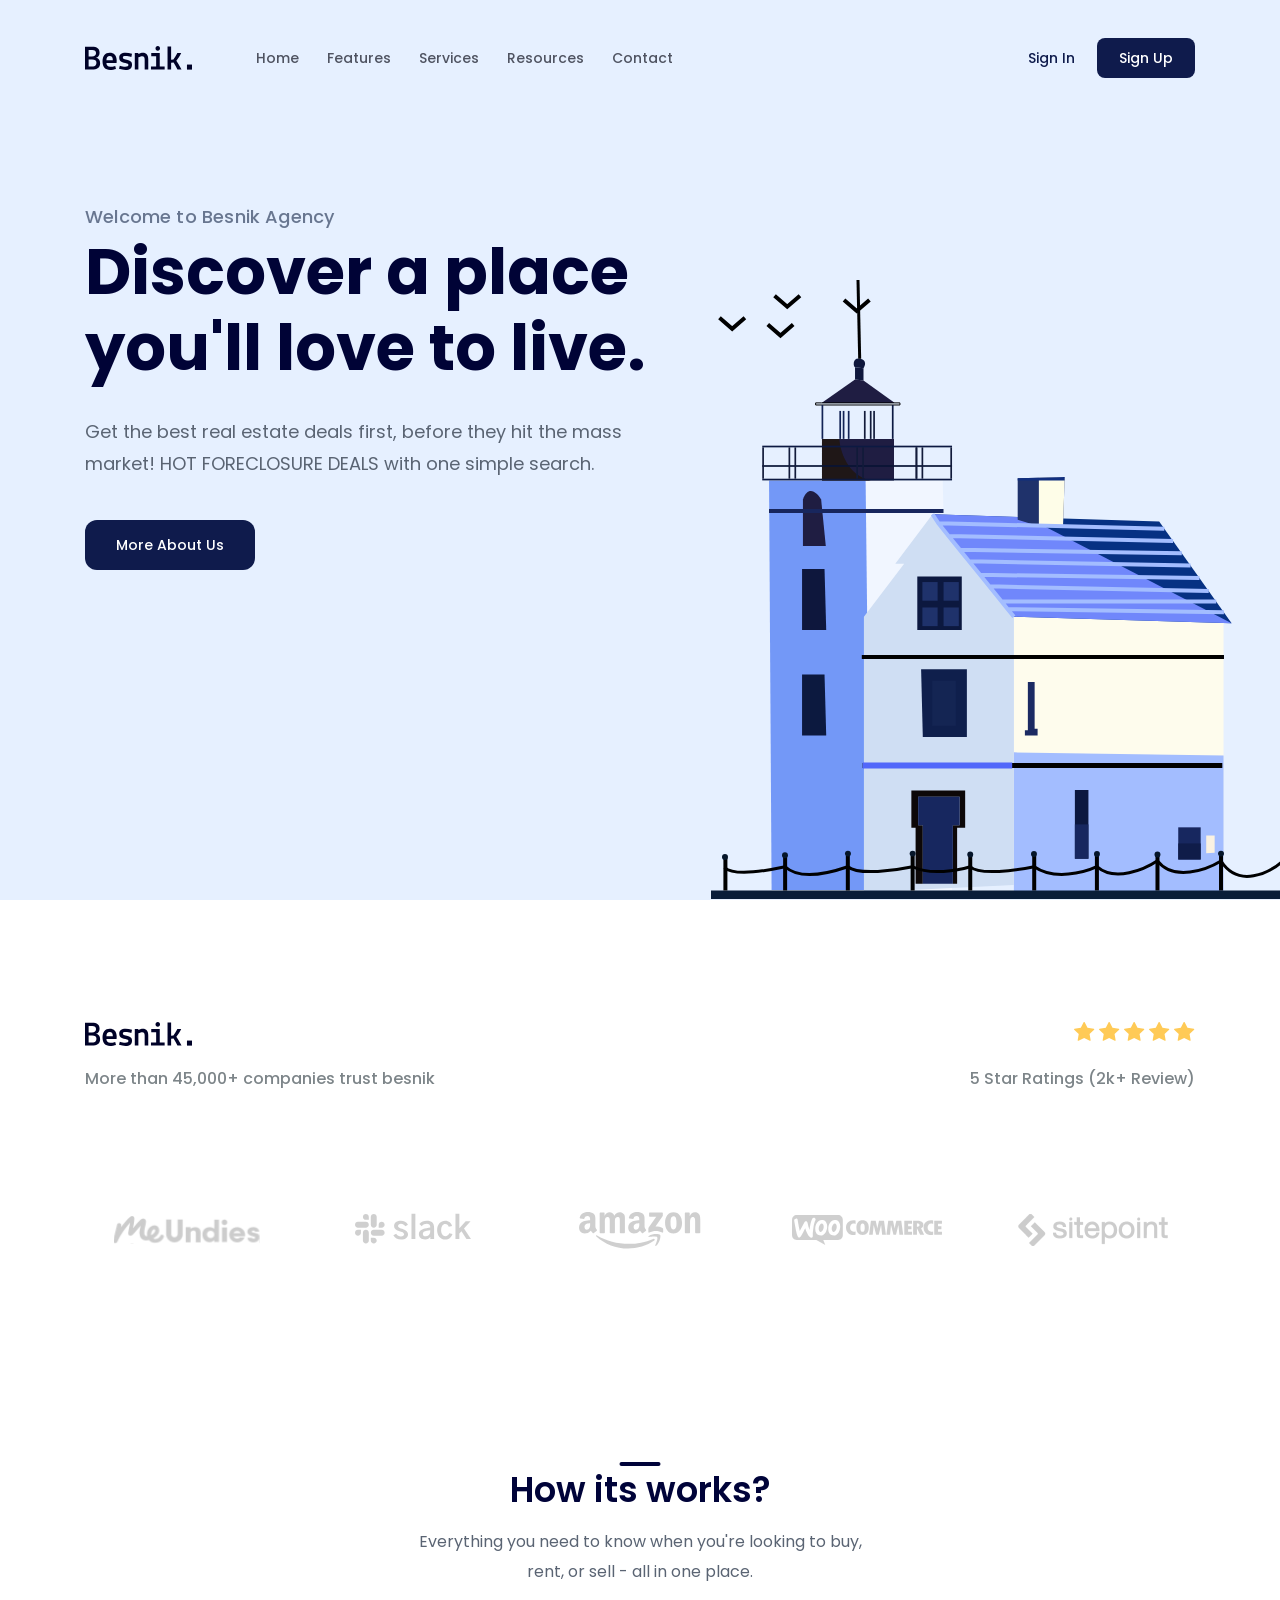
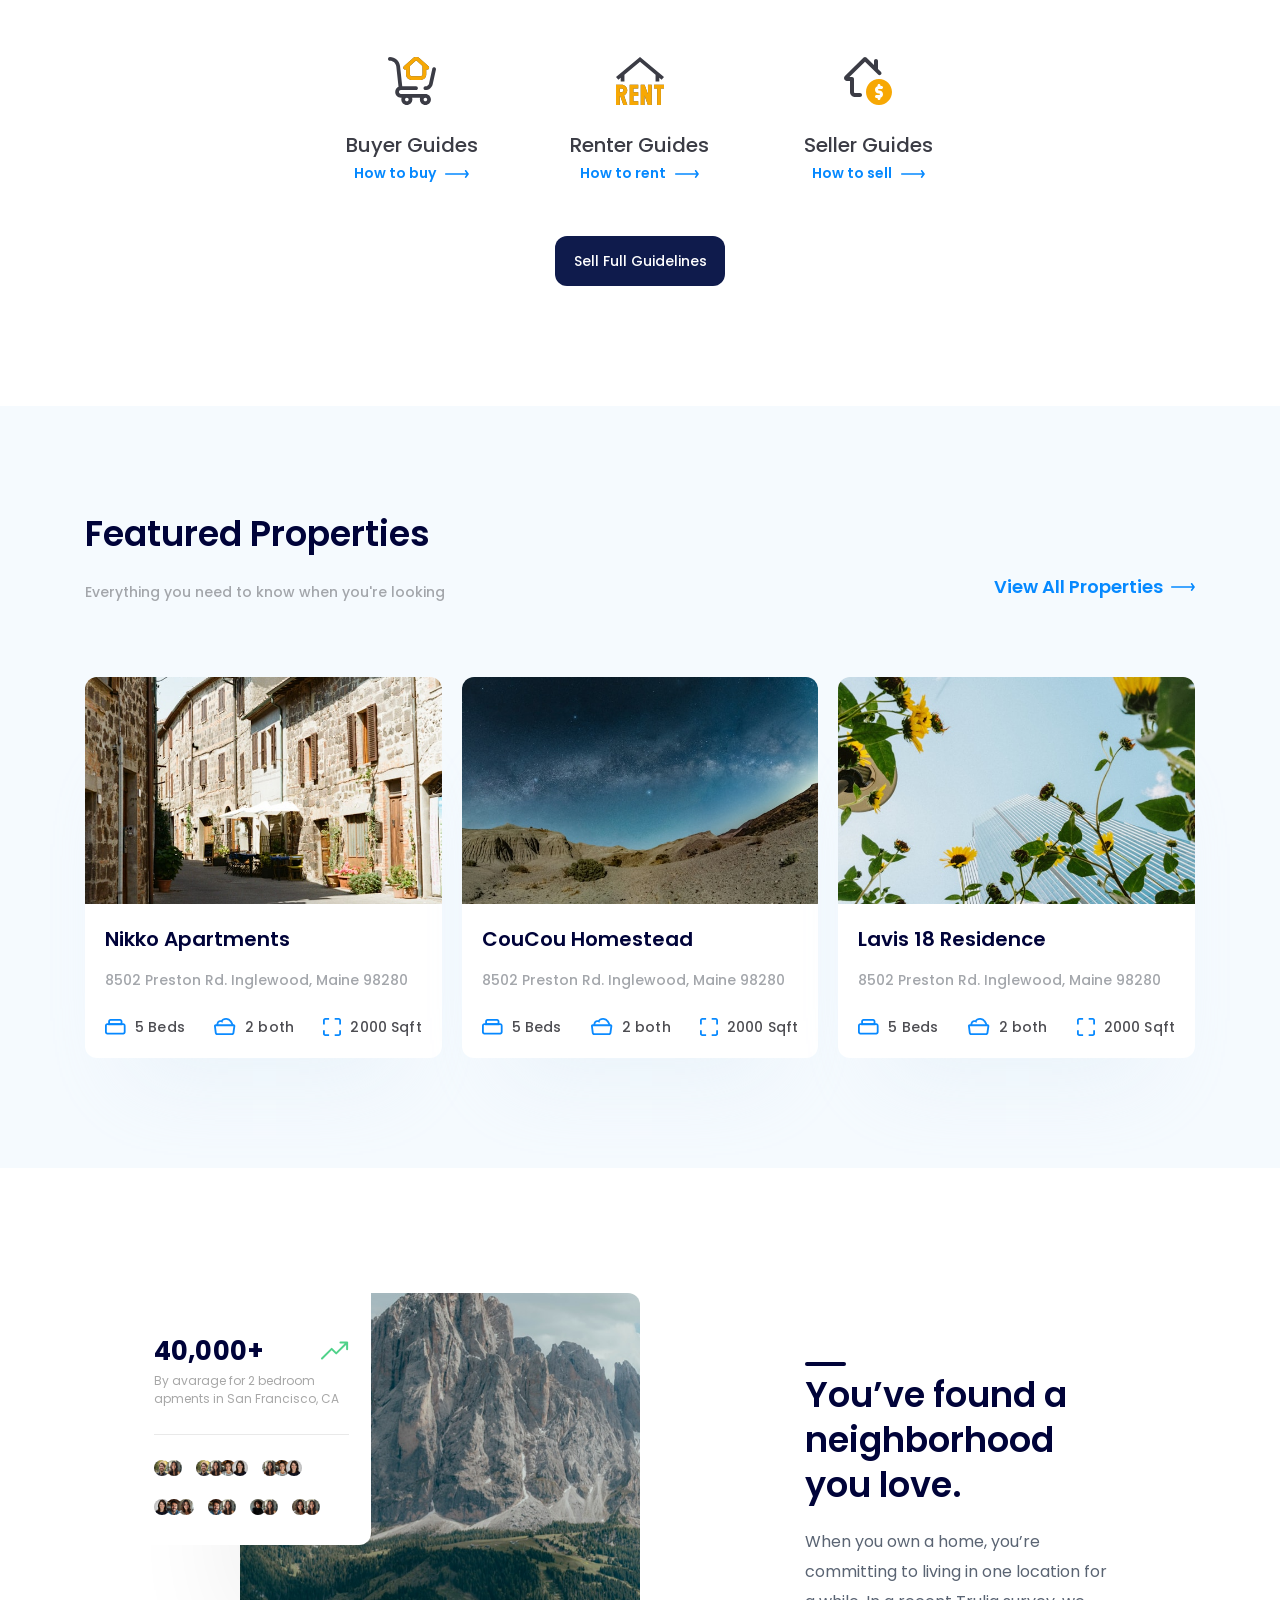
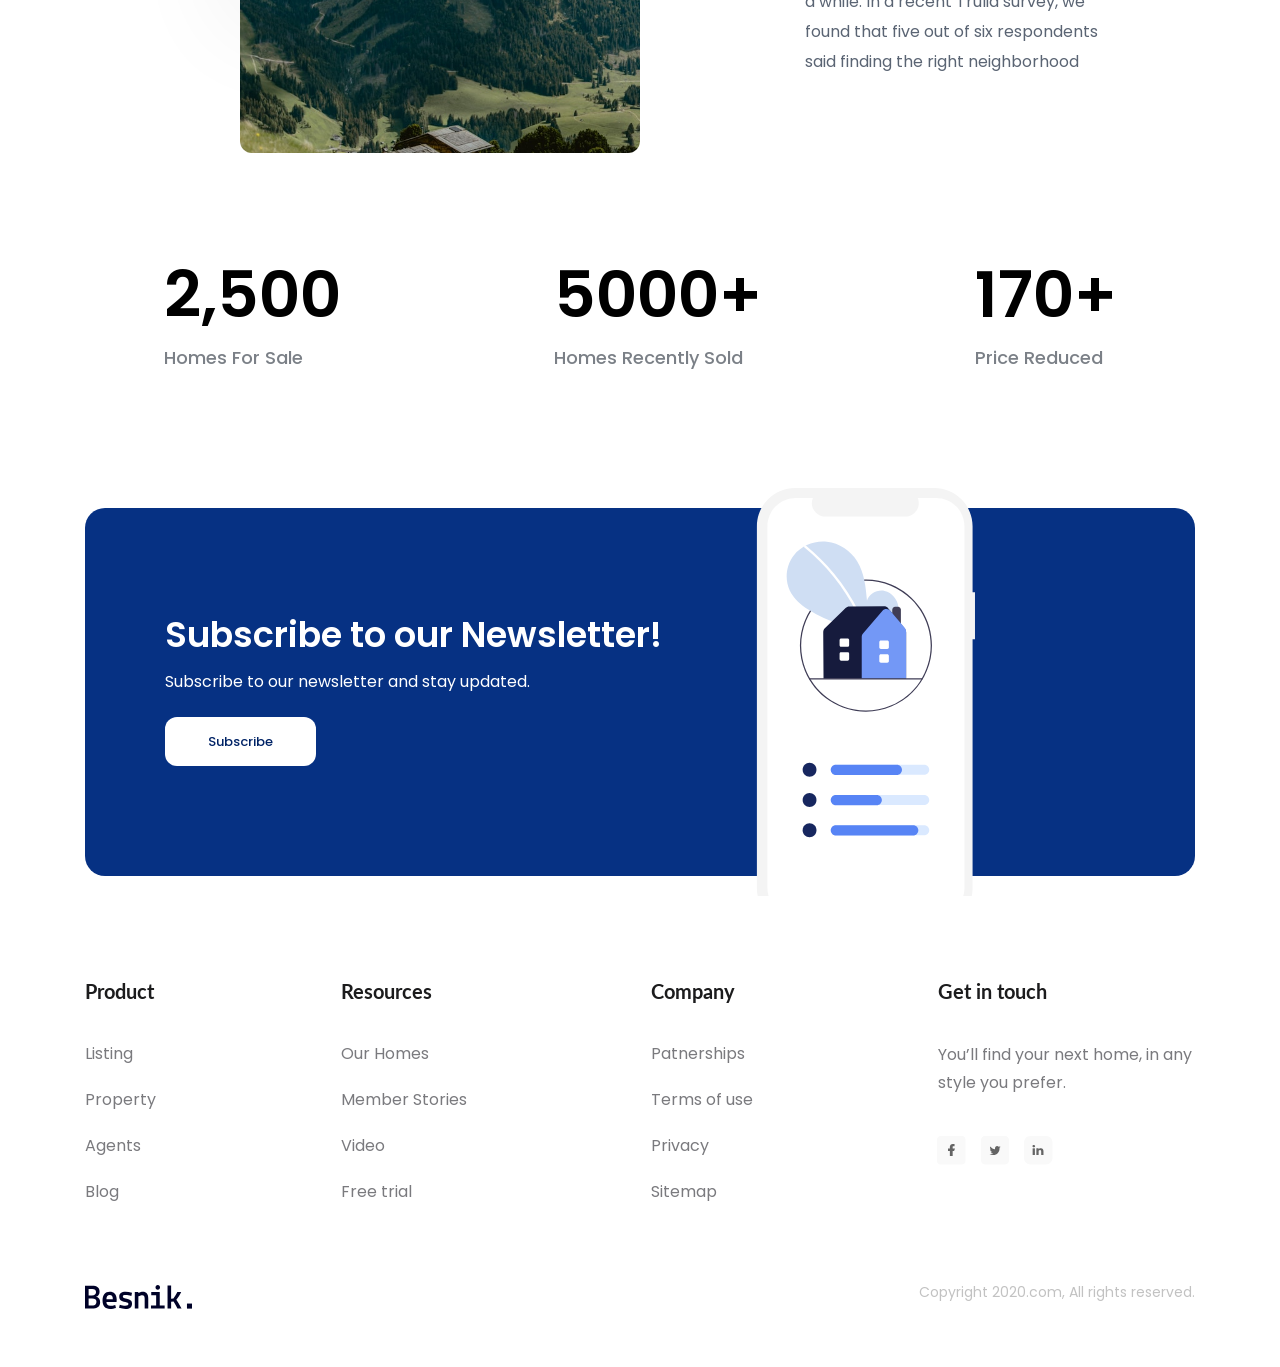
==== index.html @ b954a30c "first commit" ====
<!doctype html>
<html lang="en">
    <head>
        <meta charset="UTF-8" />
        <meta name="viewport" content="width=device-width, initial-scale=1.0" />
        <title>F8 Project 01</title>
        <link rel="stylesheet" href="./assets/csss/reset.css" />
        <link rel="stylesheet" href="./assets/csss/styles.css" />
        <link rel="preconnect" href="https://fonts.googleapis.com" />
        <link rel="preconnect" href="https://fonts.gstatic.com" crossorigin />
        <link
            href="https://fonts.googleapis.com/css2?family=Inter:ital,opsz,wght@0,14..32,100..900;1,14..32,100..900&family=Montserrat:ital,wght@0,100..900;1,100..900&family=Poppins:ital,wght@0,100;0,200;0,300;0,400;0,500;0,600;0,700;0,800;0,900;1,100;1,200;1,300;1,400;1,500;1,600;1,700;1,800;1,900&display=swap"
            rel="stylesheet"
        />
        <link
  href="https://fonts.googleapis.com/css2?family=Lato:wght@300;400;500;600;700;900&display=swap"
  rel="stylesheet"
/>
    </head>
    <body>
        <main >
            <!-- Header -->
            <header class="header">
                <div class="content">
                    <nav class="nav-bar">
                        <!-- logo -->
                        <img src="./assets/img/besnik.svg" alt="Besnik." />

                        <!-- Navigation -->
                        <ul>
                            <li><a href="">Home</a></li>
                            <li><a href="">Features</a></li>
                            <li><a href="">Services</a></li>
                            <li><a href="">Resources</a></li>
                            <li><a href="">Contact</a></li>
                        </ul>
                        <!-- Action -->
                        <div class="action">
                            <a href="#!" class="action-link">Sign In</a>
                            <a href="#!" class="btn action-btn">Sign Up</a>
                        </div>
                    </nav>
                    <div class="hero">
                        <div class="info">
                            <p class="sub-title">Welcome to Besnik Agency</p>
                            <h1 class="title">
                                Discover a place you'll love to live.
                            </h1>
                            <p class="desc">
                                Get the best real estate deals first, before
                                they hit the mass market! HOT FORECLOSURE DEALS
                                with one simple search.
                            </p>
                            <a href="#!" class="btn hero-cta">More About Us</a>
                        </div>
                        <img
                            src="./assets/img/hero-img.svg"
                            alt="Discover a place you'll love to live."
                            class="hero-img"
                        />
                    </div>
                </div>
            </header>
            <!-- ------------------Clients--------------- -->
            <div class="clients">
                <div class="content">
                    <div class="row">
                        <img src="./assets/img/besnik.svg" alt="Besnik" />
                        <div class="starts">
                            <img src="./assets/img/Star.svg" alt="star" />
                            <img src="./assets/img/Star.svg" alt="star" />
                            <img src="./assets/img/Star.svg" alt="star" />
                            <img src="./assets/img/Star.svg" alt="star" />
                            <img src="./assets/img/Star.svg" alt="star" />
                        </div>
                    </div>
                    <div class="row row-desc">
                        <p class="desc">
                            More than 45,000+ companies trust besnik
                        </p>
                        <p class="desc">5 Star Ratings (2k+ Review)</p>
                    </div>
                    <div class="images">
                        <div class="images-item">
                            <img src="./assets/img/client-1.svg" alt="" />
                        </div>
                        <div class="images-item">
                            <img src="./assets/img/client-2.svg" alt="" />
                        </div>
                        <div class="images-item">
                            <img src="./assets/img/client-3.svg" alt="" />
                        </div>
                        <div class="images-item">
                            <img src="./assets/img/client-4.svg" alt="" />
                        </div>
                        <div class="images-item">
                            <img src="./assets/img/client-5.svg" alt="" />
                        </div>
                    </div>
                </div>
            </div>

            <!----------- Guides-------- -->
            <div class="guides">
                <div class="content">
                    <h2 class="sub-title">How its works?</h2>
                    <p class="desc">
                        Everything you need to know when you're looking to buy,
                        rent, or sell - all in one place.
                    </p>
                </div>
                <!------- List guides ------->
                <div class="list-guides">
                    <div class="guides-item">
                        <img
                            src="./assets/img/guide_icon_1.svg"
                            alt="Buyer Guides"
                            class="icon"
                        />
                        <h3 class="title">Buyer Guides</h3>
                        <a href="#!" class="link"
                            ><span>How to buy</span>
                            <img
                                src="./assets/img/arrow.svg"
                                alt="arrow"
                                class="arrow"
                        /></a>
                    </div>
                    <div class="guides-item">
                        <img
                            src="./assets/img/guide_icon_2.svg"
                            alt="Buyer Guides"
                            class="icon"
                        />
                        <h3 class="title">Renter Guides</h3>
                        <a href="#!" class="link"
                            ><span>How to rent</span>
                            <img
                                src="./assets/img/arrow.svg"
                                alt="arrow"
                                class="arrow"
                        /></a>
                    </div>
                    <div class="guides-item">
                        <img
                            src="./assets/img/guide_icon_3.svg"
                            alt="Buyer Guides"
                            class="icon"
                        />
                        <h3 class="title">Seller Guides</h3>
                        <a href="#!" class="link">
                            <span>How to sell</span>
                            <img
                                src="./assets/img/arrow.svg"
                                alt="arrow"
                                class="arrow"
                            />
                        </a>
                    </div>
                </div>
                <div class="guide-cta">
                    <a href="#!" class="btn">Sell Full Guidelines </a>
                </div>
                <!-- ---------Feature----------- -->
            </div>

            <!----------- Features-------- -->
            <div class="features">
                <div class="content">
                    <header>
                        <h2 class="sub-title">Featured Properties</h2>
                        <div class="row">
                            <p class="desc">
                                Everything you need to know when you're looking
                            </p>
                            <a href="" class="link"
                                ><span>View All Properties</span>
                                <img
                                    src="./assets/img/arrow.svg"
                                    alt=""
                                    class="arrow"
                            /></a>
                        </div>
                    </header>
                    <div class="list">
                        <div class="item">
                            <a href="#!"><img src="./assets/img/feature_1.jpg" alt="" class="thumb"></img>
                            </a>
                            <div class="body">
                                <h3 class="title"><a href="#!">Nikko Apartments</a></h3>
                                <p class="desc">8502 Preston Rd. Inglewood, Maine 98280</p>
                                <div class="info">
                                    <div class="info-item">
                                    <img src="./assets/img/bed.svg" alt="" class="icon">
                                    <span class="label">5 Beds</span>
                                </div>
                                <div class="info-item">
                                    <img src="./assets/img/both.svg" alt="" class="icon">
                                    <span class="label">2 both</span>
                                </div>
                                <div class="info-item">
                                    <img src="./assets/img/sqft.svg" alt="" class="icon">
                                    <span class="label">2000 Sqft</span>
                                </div>
                                </div>
                                
                            </div>
                        </div>
                         <div class="item">
                            <a href="#!"><img src="./assets/img/feature_2.jpg" alt="" class="thumb"></img>
                            </a>
                            <div class="body">
                                <h3 class="title"><a href="#!">CouCou Homestead</a></h3>
                                <p class="desc">8502 Preston Rd. Inglewood, Maine 98280</p>
                                <div class="info">
                                    <div class="info-item">
                                    <img src="./assets/img/bed.svg" alt="" class="icon">
                                    <span class="label">5 Beds</span>
                                </div>
                                <div class="info-item">
                                    <img src="./assets/img/both.svg" alt="" class="icon">
                                    <span class="label">2 both</span>
                                </div>
                                <div class="info-item">
                                    <img src="./assets/img/sqft.svg" alt="" class="icon">
                                    <span class="label">2000 Sqft</span>
                                </div>
                                </div>
                                
                            </div>
                        </div>
                         <div class="item">
                            <a href="#!"><img src="./assets/img/feature_3.jpg" alt="" class="thumb"></img>
                            </a>
                            <div class="body">
                                <h3 class="title"><a href="#!" class="line-clamp ">Lavis 18 Residence</a></h3>
                                <p class="desc line-clamp " style="--line-clamp:3">8502 Preston Rd. Inglewood, Maine 98280</p>
                                <div class="info">
                                    <div class="info-item">
                                    <img src="./assets/img/bed.svg" alt="" class="icon">
                                    <span class="label">5 Beds</span>
                                </div>
                                <div class="info-item">
                                    <img src="./assets/img/both.svg" alt="" class="icon">
                                    <span class="label">2 both</span>
                                </div>
                                <div class="info-item">
                                    <img src="./assets/img/sqft.svg" alt="" class="icon">
                                    <span class="label">2000 Sqft</span>
                                </div>
                                </div>
                                
                            </div>
                        </div>
                    </div>
                </div>
            </div>
            
            <!----------- Stats-------- -->
            <div class="stats">
                <div class="content">
                    <div class="row">
                        <div class="img-block">
                            <img src="./assets/img/stats.jpg" alt="" class="image">

                            <!-- Trends -->
                             <div class="trends">
                                <div class="row">
                                    <strong class="value">40,000+</strong>
                                    <img src="./assets/img/arrow-trend-up.svg" alt="trends" class="icon">
                                </div>
                                <p class="desc">By avarage for 2 bedroom apments in San Francisco, CA</p>
                                <div class="seperate"></div>
                                <div class="avatar">
                                    <div class="avatar-item">
                                        <img src="./assets/img/avatar-1.jpg" alt="" class="avatar-images">
                                         <img src="./assets/img/avatar-2.jpg" alt="" class="avatar-images">
                                    </div>
                                    <div class="avatar-item">
                                        <img src="./assets/img/avatar-1.jpg" alt="" class="avatar-images">
                                         <img src="./assets/img/avatar-2.jpg" alt="" class="avatar-images">
                                         <img src="./assets/img/avatar-3.jpg" alt="" class="avatar-images">
                                         <img src="./assets/img/avatar-4.jpg" alt="" class="avatar-images">
                                    </div>
                                      <div class="avatar-item">
                                         <img src="./assets/img/avatar-2.jpg" alt="" class="avatar-images">
                                         <img src="./assets/img/avatar-3.jpg" alt="" class="avatar-images">
                                         <img src="./assets/img/avatar-4.jpg" alt="" class="avatar-images">
                                    </div>
                                    <div class="avatar-item">
                                        <img src="./assets/img/avatar-4.jpg" alt="" class="avatar-images">
                                         <img src="./assets/img/avatar-5.jpg" alt="" class="avatar-images">
                                         <img src="./assets/img/avatar-7.jpg" alt="" class="avatar-images">
                                    </div>
                                    <div class="avatar-item">
                                        <img src="./assets/img/avatar-5.jpg" alt="" class="avatar-images">
                                         <img src="./assets/img/avatar-2.jpg" alt="" class="avatar-images">
                                    </div>
                                    <div class="avatar-item">
                                        <img src="./assets/img/avatar-6.jpg" alt="" class="avatar-images">
                                         <img src="./assets/img/avatar-2.jpg" alt="" class="avatar-images">
                                    </div>
                                    <div class="avatar-item">
                                        <img src="./assets/img/avatar-7.jpg" alt="" class="avatar-images">
                                         <img src="./assets/img/avatar-2.jpg" alt="" class="avatar-images">
                                    </div>
                                </div>
                             </div>
                        </div>
                        <div class="info">
                            <h3 class="sub-title">You’ve found a neighborhood you love.</h3>
                            <p class="row-desc">When you own a home, you’re committing to living in one location for a while. In a recent Trulia survey, we found that five out of six respondents said finding the right neighborhood </p>
                        </div>
                    </div>

                    <!-- Stats Number....... -->

                <div class="stats-end">
                    <div class="stats-number">
                        <strong class="number">2,500</strong>
                        <p class="desc">Homes For Sale</p>
                    </div>
                    <div class="stats-number">
                        <strong class="number">5000+</strong>
                        <p class="desc">Homes Recently Sold</p>
                    </div>
                    <div class="stats-number">
                        <strong class="number">170+</strong>
                        <p class="desc">Price Reduced</p>
                    </div>
                </div>
                </div>
            </div>


        <!-- -------------Subscription-------------- -->
         <div class="subscription">
            <div class="content">
                <div class="body">
                    <div class="info">
                        <h2 class="title">Subscribe to our Newsletter!</h2>
                        <p class="desc">Subscribe to our newsletter and stay updated.</p>
                        <a href="#!" class="btn">Subscribe</a>
                    </div>
                    <img src="./assets/img/sub.svg" alt="" class="image-subscription">
                </div>
            </div>
         </div>
         <!-- -----------Footer----------------- -->
         <footer class="footer">
            <div class="content">
                <div class="row">
                    <div class="column">
                        <h3 class="heading">Product</h3>
                        <ul class="list">
                            <li class="item">
                                <a href="#!">Listing</a>
                            </li>
                            <li class="item">
                                <a href="#!">Property</a>
                            </li>
                            <li class="item">
                                <a href="#!">Agents</a>
                            </li>
                            <li class="item">
                                <a href="#!">Blog</a>
                            </li>
                        </ul>
                    </div>
                    <div class="column">
                        <h3 class="heading">Resources</h3>
                        <ul class="list">
                            <li class="item">
                                <a href="">Our Homes</a>
                            </li>
                            <li class="item">
                                <a href="">Member Stories</a>
                            </li>
                            <li class="item">
                                <a href="">Video</a>
                            </li>
                            <li class="item">
                                <a href="">Free trial</a>
                            </li>
                        </ul>
                    </div>
                    <div class="column">
                        <h3 class="heading">Company</h3>
                        <ul class="list">
                            <li class="item">
                                <a href="">Patnerships</a>
                            </li>
                            <li class="item">
                                <a href="">Terms of use</a>
                            </li>
                            <li class="item">
                                <a href="">Privacy</a>
                            </li>
                            <li class="item">
                                <a href="">Sitemap</a>
                            </li>
                        </ul>
                    </div>
                    <div class="column">
                        <h3 class="heading">Get in touch</h3>
                        <p class="desc">You’ll find your next home, in any style you prefer.</p>
                        <div class="social">
                            <a href="#!" class="social-link">
                                <img src="/assets/img/facebook.svg" alt="" class="social-image">
                            </a>
                            <a href="#!" class="social-link">
                                <img src="./assets/img/twitter.svg" alt="" class="social-image">
                            </a>
                            <a href="#!" class="social-link">
                                <img src="./assets/img/lindedin.svg" alt="" class="social-image">
                            </a>
                        </div>
                    </div>
                </div>

                <!-- Copyright -->
                <div class="row end">
                    <img src="./assets/img/besnik.svg" alt="" class="logo">
                    <p class="copyright">Copyright 2020.com, All rights reserved.</p>
                </div>
            </div>
         </footer>
        </main>
    </body>
</html>
---- assets/csss/styles.css ----
* {
    box-sizing: border-box;
    text-decoration: none;
}
:root {
    --primary-color: #0f1b4c;
    /* --primary-color: #ff6651; */
}
html {
    font-size: 62.5%;
}
body {
    font-size: 1.6rem;
    font-family: "Poppins", sans-serif;
}
/* Common */
.line-clamp {
    display: -webkit-box;
    -webkit-line-clamp: var(--line-clamp, 2);
    -webkit-box-orient: vertical;
    overflow: hidden;
}
.content {
    width: 1110px;
    max-width: calc(100% - 24px);
    margin-left: auto;
    margin-right: auto;
    /* background: red; */
}
.btn {
    display: inline-block;
    min-width: 98px;
    border-radius: 12px;
    background-color: var(--primary-color);
    /* background-color: red; */
    color: #fff;
    text-align: center;
    font-size: 1.4rem;
    font-weight: 500;
    padding: 18px 16px;
}
.btn:hover {
    opacity: 0.9;
}
/* ======= Header =================== */
.header {
    background-color: #e6f0ff;
    height: 100vh;
    position: relative;
    padding-top: 38px;
}
.nav-bar {
    display: flex;
    align-items: center;
}
.nav-bar ul {
    display: flex;
    margin-left: 50px;
}
.nav-bar ul a {
    padding: 8px 14px;
    font-size: 1.4rem;
    font-weight: 500;
    color: #4f5361;
    /* background-color: green; */
}
.nav-bar ul a:hover {
    text-decoration: underline;
}

.nav-bar .action {
    margin-left: auto;
}
.nav-bar .action-link {
    color: var(--primary-color);
    font-size: 1.4rem;
    font-weight: 500;
}
.nav-bar .action-btn {
    padding: 13px 16px;
    margin-left: 18px;
    border-radius: 8px;
}
.hero {
    margin-top: 13rem;
}
.hero .info {
    width: 51%;
}
.hero .sub-title {
    color: #687690;
    font-size: 1.8rem;
    font-weight: 500;
    letter-spacing: 0.018rem;
}
.hero .title {
    color: #000336;
    font-size: 6.4rem;
    font-weight: 700;
    line-height: 7.6rem;
    margin-top: 0.8rem;
}
.hero .desc {
    color: #5a6473;
    font-size: 1.8rem;
    line-height: 3.2rem;
    margin-top: 3rem;
}
.hero-cta {
    min-width: 17rem;
    margin-top: 4rem;
}
.hero .hero-img {
    position: absolute;
    bottom: 0;
    right: calc((100vw - 1110px) / 2 - 100px);
}

/* ========Máy 4k của Huy============ */
@media screen and (min-width: 1200px) and (max-width: 1300px) and (min-resolution: 3dppx) {
    .header {
        padding-top: 28px;
        min-height: 800px;
        height: auto;
    }

    .hero {
        margin-top: 7rem;
    }

    .hero .title {
        font-size: 5.6rem;
        line-height: 6.6rem;
    }

    .hero .desc {
        font-size: 1.7rem;
        line-height: 3rem;
        margin-top: 2.4rem;
    }

    .hero-cta {
        margin-top: 3rem;
    }

    .hero .hero-img {
        width: 50%;
        max-width: 600px;
        right: calc((100vw - 1110px) / 2 - 40px);
    }
}
/* ================CLIENTS=========== */

.clients {
    margin-top: 79px;
    padding: 43px 0 64px;
}
.clients .row {
    display: flex;
    justify-content: space-between;
}
.clients .desc {
    color: #7d8589;
    font-size: 1.6rem;
    font-weight: 500;
    line-height: 2rem;
}
.clients .row-desc {
    margin-top: 23px;
}
.clients .images {
    margin-top: 96px;
    display: flex;
    justify-content: space-between;
    align-items: center;
}
.clients .images .images-item {
    display: flex;
    justify-content: center;
    align-items: center;
    width: 20.4rem;
    height: 9rem;
    border-radius: 12px;

    transition:
        box-shadow 0.25s,
        background-color 0.25s,
        transform 0.25s;
}
.clients .images .images-item img {
    opacity: 0.8;
    max-width: 150px;
    max-height: 46px;
}
.clients .images .images-item:hover,
.clients .images .images-item:active {
    background-color: #fff;
    box-shadow: 0px 10px 40px rgba(0, 0, 0, 0.08);
    transform: translateY(-2px);
}
.clients .images .images-item:hover img,
.clients .images .images-item:active img {
    opacity: 1;
}
/* ==================Guides======================= */
.guides {
    /* display: flex;
    padding: 7.9rem 37.8rem 7.9rem 37.7rem;
    justify-content: center;
    align-items: center; */
    margin-top: 40px;
    padding: 93px 0 79px;
}
.guides .sub-title {
    color: #000339;
    text-align: center;
    font-size: 3.5rem;
    font-weight: 600;
    line-height: 3.5rem;
    position: relative;
}
.guides .sub-title::before {
    content: "";
    position: absolute;
    width: 4.1rem;
    height: 0.4rem;
    border-radius: 1.2rem;
    background: #000339;
    top: -1rem;
    left: 50%;
    transform: translateX(-50%);

    /* content: "";
    display: block;
    width: 4.1rem;
    height: 0.4rem;
    border-radius: 1.2rem;
    background: #000339;
    margin: 0 auto 1rem; */
}
.guides .desc {
    color: #5a6473;
    width: 45.9rem;
    max-width: 100%;
    margin: 2rem auto 0;
    text-align: center;
    font-size: 1.6rem;
    line-height: 3rem;
}
/*========= List Guides ==============*/
.list-guides {
    margin: 7rem auto 0;
    display: flex;
    justify-content: space-around;
    width: 68.5rem;
    max-width: 100%;
}
.guides-item {
    width: 14.1rem;
    height: 12.9rem;
    text-align: center;
}
.list-guides .title {
    color: #3b3c45;
    font-size: 2rem;
    font-weight: 500;
    line-height: 2.2rem;
    margin-top: 2.6rem;
}
.list-guides .link {
    color: #0689ff;
    /* text-align: center; */
    font-size: 1.4rem;
    font-style: normal;
    font-weight: 600;
    margin-top: 1rem;
    display: inline-block;
}
.list-guides .link span {
    margin-right: 6px;
}

.guide-cta {
    color: #fff;
    text-align: center;
    font-size: 1.3rem;
    font-weight: 500;
    margin-top: 5rem;
}
.guide-cta .btn {
    min-width: 170px;
}
/*-------- Features--------- */
.features {
    background: #f5fafe;
    margin-top: 41px;
    padding-top: 11rem;
    padding-bottom: 11rem;
}
.features .sub-title {
    color: #000339;
    font-size: 3.5rem;
    font-weight: 600;
    line-height: 3.5rem;
}
.features .desc {
    color: #5a6473;
    font-size: 1.6rem;
    line-height: 3rem;
}
.features .row {
    display: flex;
    justify-content: space-between;
    margin-top: 1.5rem;
    align-items: center;
}
.features .link {
    display: flex;
    align-items: center;
    color: #0689ff;
    font-size: 1.8rem;
    font-weight: 600;
}
.features .link span {
    margin-right: 8px;
}
.features .list {
    margin-top: 7rem;
    display: flex;
    /* justify-content: space-around; */
    gap: 2rem;
}
.features .thumb {
    object-fit: cover;
    width: 100%;
    height: 22.7rem;
    border-top-left-radius: 12px;
    border-top-right-radius: 12px;
}
.features .item {
    border-radius: 1.2rem;
    background: #fff;
    box-shadow: 0 65px 80px -46px rgba(226, 238, 249, 0.6);
    /* overflow: hidden; */
    flex: 1;
}
.features .body {
    padding: 17px 20px 22px 20px;
}
.features .item .title a {
    color: #000339;
    font-size: 2rem;
    font-weight: 600;
    line-height: 3rem;
    overflow-wrap: anywhere;
}
.features .desc {
    color: #a3a6ab;
    font-size: 1.4rem;
    font-weight: 500;
    line-height: 3rem;
    margin-top: 1.1rem;
}
.features .info {
    display: flex;
    margin-top: 2.3rem;
    justify-content: space-between;
}
.features .info-item {
    display: flex;
    align-items: center;
}
.features .icon {
    margin-right: 0.9rem;
}
.features .label {
    color: #4d4d52;
    font-size: 1.4rem;
    font-style: normal;
    font-weight: 500;
    line-height: 1.4rem;
    letter-spacing: 0.014rem;
}
/* ==============Stats========== */
.stats {
    padding: 50px 0;
    margin-top: 75px;
}
.stats .content {
    width: 1017px;
}
.stats .row {
    display: flex;
}
.stats .row .img-block {
    width: 50%;
    position: relative;
}
.stats .img-block .image {
    display: block;
    width: 400px;
    height: 460px;
    object-fit: cover;
    margin-left: auto;
    border-radius: 12px;
}
.stats .trends {
    width: 239px;
    height: 252px;
    border-radius: 0 0 12px 12px;
    background: #fff;
    box-shadow: 90px 85px 100px 0 rgba(0, 0, 0, 0.06);
    position: absolute;
    top: 0;
    left: 0;
    padding: 45px 22px;
}
.stats .trends .value {
    color: #000339;
    font-size: 26px;
    font-weight: 700;
    font-style: normal;
    line-height: 26px;
    letter-spacing: 0.26px;
}
.stats .trends .desc {
    color: #a7a7a7;
    font-size: 12px;
    font-weight: 400;
    line-height: 18px;
    margin-top: 8px;
}
.stats .trends .seperate {
    /* width: 193.62px; */
    height: 1.2px;
    background: #e9e9e9;
    margin-top: 26px;
    margin-bottom: 25px;
}
.stats .trends .avatar {
    display: flex;
    gap: 20px 14px;
    flex-wrap: wrap;
}
.stats .trends .avatar .avatar-images {
    width: 16px;
    height: 16px;
    border-radius: 50%;
    object-fit: cover;
}
.avatar-images + .avatar-images {
    margin-left: -8px;
}
.stats .trends .row {
    justify-content: space-between;
}

.stats .row .info {
    width: 50%;
    /* margin-left: 165px; */
    padding: 79px 0 69px 165px;
}
.stats .info .sub-title {
    color: #000339;
    font-size: 35px;
    font-weight: 600;
    line-height: 45px;
    margin-bottom: 20px;
    width: 269px;
    position: relative;
}
.stats .info .sub-title::before {
    content: "";
    width: 41px;
    height: 4px;
    border-radius: 12px;
    background: #000339;
    position: absolute;
    top: -10px;
    left: 0;
}
.stats .info .row-desc {
    color: #5a6473;
    font-size: 16px;
    font-weight: 400;
    line-height: 30px;
    width: 309px;
}
.stats .stats-end {
    display: flex;
    justify-content: space-between;
    margin-top: 110px;
    padding: 0 32px;
}
.stats .stats-end .number {
    color: #000;
    font-size: 64px;
    font-weight: 600;
}
.stats .stats-end .desc {
    color: #7b8087;
    font-size: 18px;
    font-weight: 500;
    margin-top: 22px;
}
/* ------------Subscription------------ */
.subscription {
    margin-top: 51px;
    padding-top: 40px;
}
.subscription .content {
    border-radius: 20px;
    background: #063183;
    padding: 109px 0 110px 80px;
    position: relative;
}
.subscription .title {
    color: #fff;
    font-size: 35px;
    font-weight: 600;
    line-height: 35px;
    display: -webkit-box;
    -webkit-line-clamp: var(--line-clamp, 2);
    -webkit-box-orient: vertical;
    overflow: hidden;
}
.subscription .desc {
    color: #fff;
    font-size: 16px;
    line-height: 30px;
    margin-top: 15px;
    display: -webkit-box;
    -webkit-line-clamp: var(--line-clamp, 3);
    -webkit-box-orient: vertical;
    overflow: hidden;
}
.subscription .btn {
    background: #fff;
    color: #002366;
    text-align: center;
    font-size: 13px;
    font-weight: 500;
    min-width: 151px;
    margin-top: 20px;
}
/* .subscription .body {
    position: relative;
} */
.subscription .image-subscription {
    position: absolute;
    bottom: -20px;
    right: 220px;
}
.subscription .info {
    width: 580px;
    max-width: 100%;
}
/*-------------- FOOTER ------------------*/
.footer {
    margin-top: 55px;
    padding: 50px 0px 58px;
}
.footer .row {
    display: flex;
    justify-content: space-between;
}

.footer .heading {
    color: #1c1c1d;
    font-family: Lato;
    font-size: 20px;
    font-weight: 700;
    margin-bottom: 40px;
}
.footer .item {
    margin-bottom: 21px;
}
.footer .item:last-child {
    margin-bottom: 0;
}
.footer .item a {
    color: #7a7a7e;
    font-size: 16px;
    line-height: normal;
}
.footer .desc {
    color: #7a7a7e;
    font-size: 16px;
    line-height: 28px;
    width: 257px;
    margin-bottom: 40px;
}
.footer .social {
    display: flex;
}
.footer .social-link {
    width: 27.5px;
    height: 27.5px;
    display: flex;
    justify-content: center;
    align-items: center;
}
.footer .social-link + .social-link {
    margin-left: 16px;
}
.footer .end {
    margin-top: 81px;
}
.footer .copyright {
    color: #c2c2c2;
    font-size: 14px;
}
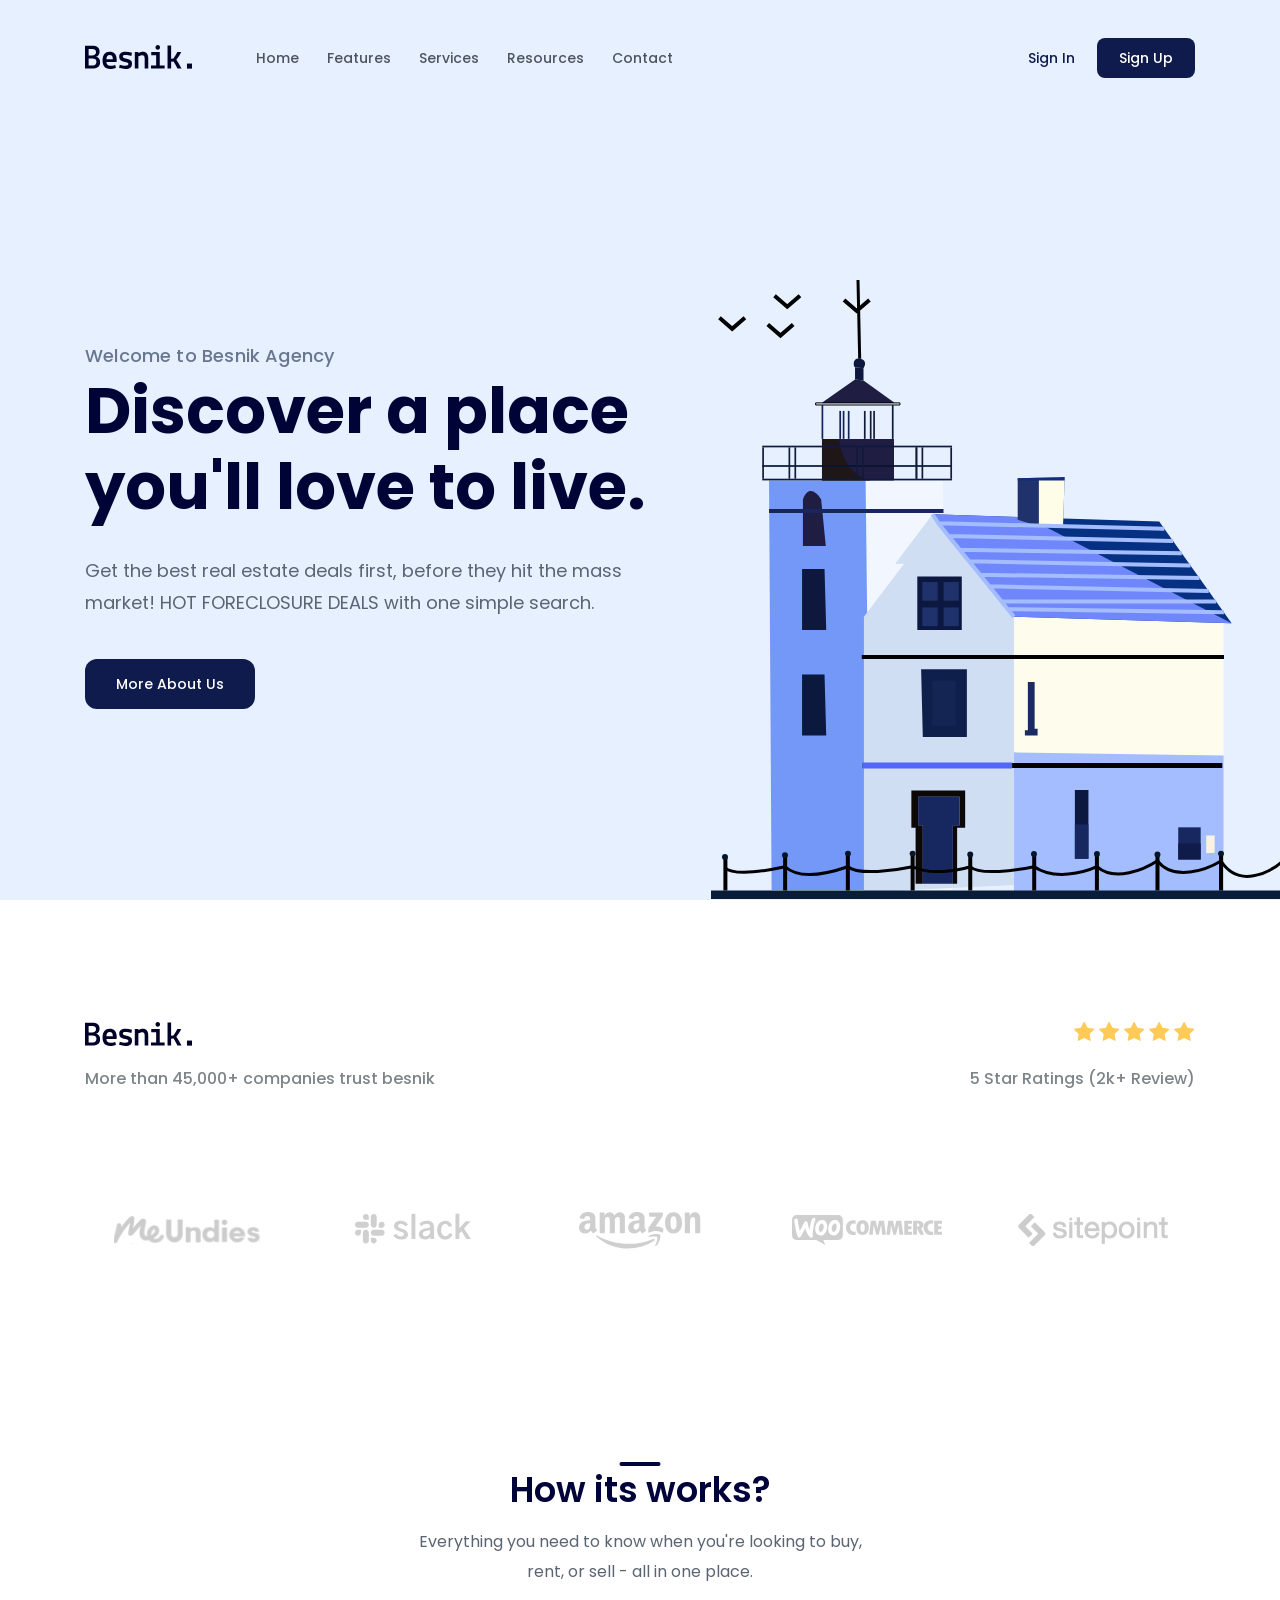
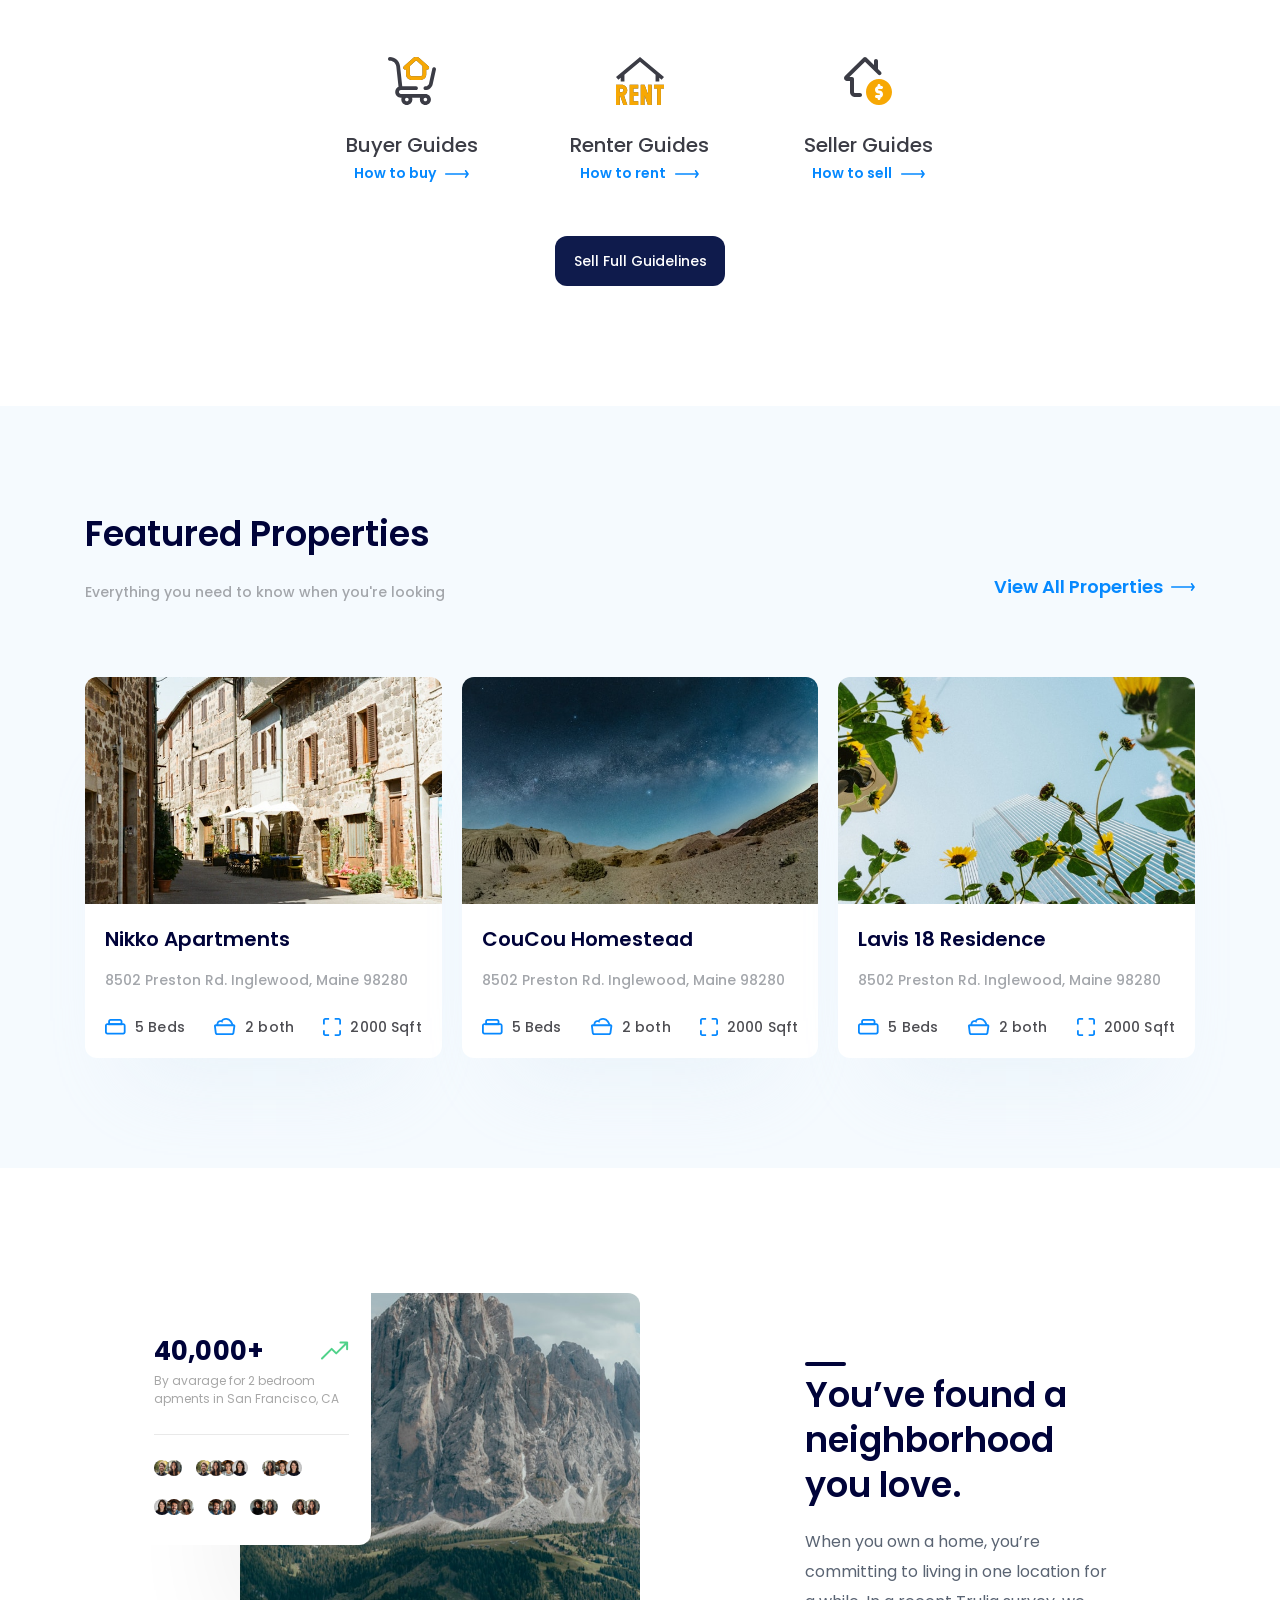
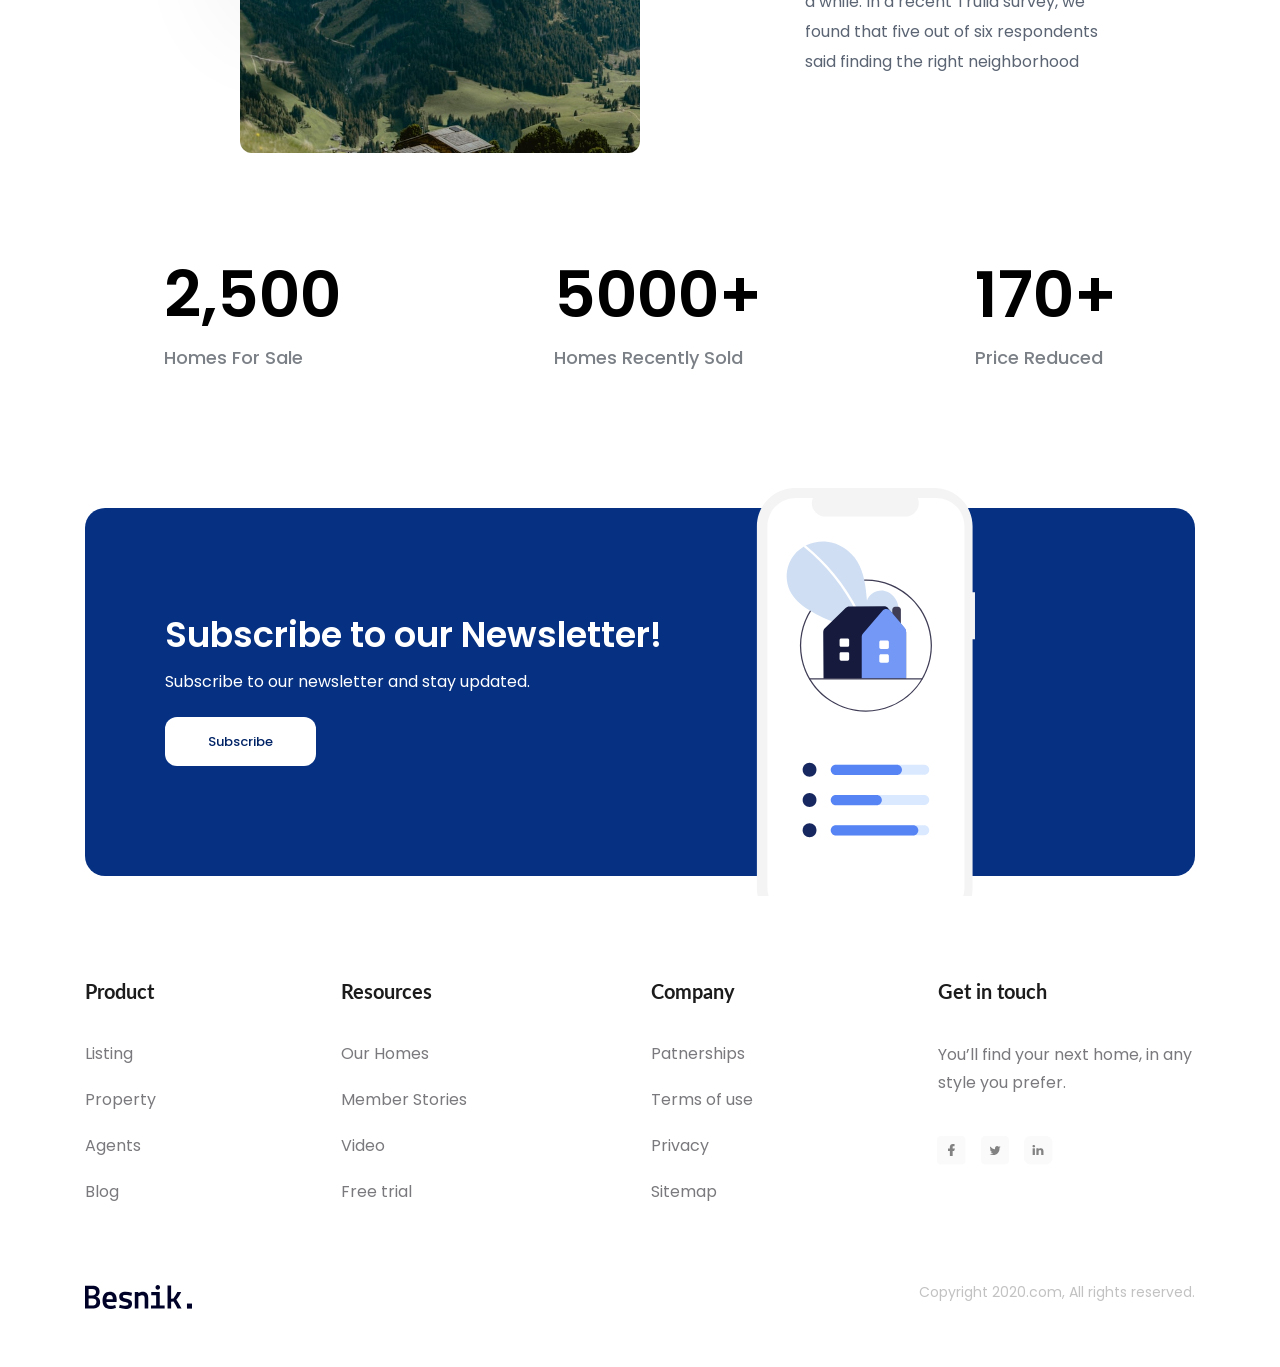
==== commit 14074eee: "xóa margin và căn giữa info ở hero và hiệu ứng scroll khi bấm vào menu" ====
--- a/index.html
+++ b/index.html
@@ -6,6 +6,7 @@
         <title>F8 Project 01</title>
         <link rel="stylesheet" href="./assets/csss/reset.css" />
         <link rel="stylesheet" href="./assets/csss/styles.css" />
+        <link rel="shortcut icon" href="./assets/img/besnik.png" type="image/x-icon">
         <link rel="preconnect" href="https://fonts.googleapis.com" />
         <link rel="preconnect" href="https://fonts.gstatic.com" crossorigin />
         <link
@@ -24,13 +25,13 @@
                 <div class="content">
                     <nav class="nav-bar">
                         <!-- logo -->
-                        <img src="./assets/img/besnik.svg" alt="Besnik." />
+                        <a href="#!"><img src="./assets/img/besnik.svg" alt="Besnik." /></a>
 
                         <!-- Navigation -->
                         <ul>
-                            <li><a href="">Home</a></li>
-                            <li><a href="">Features</a></li>
-                            <li><a href="">Services</a></li>
+                            <li><a href="#">Home</a></li>
+                            <li><a href="#features">Features</a></li>
+                            <li><a href="#services">Services</a></li>
                             <li><a href="">Resources</a></li>
                             <li><a href="">Contact</a></li>
                         </ul>
@@ -101,7 +102,7 @@
             </div>
 
             <!----------- Guides-------- -->
-            <div class="guides">
+            <div id="services" class="guides">
                 <div class="content">
                     <h2 class="sub-title">How its works?</h2>
                     <p class="desc">
@@ -165,7 +166,7 @@
             </div>
 
             <!----------- Features-------- -->
-            <div class="features">
+            <div id="features" class="features">
                 <div class="content">
                     <header>
                         <h2 class="sub-title">Featured Properties</h2>
--- a/assets/csss/styles.css
+++ b/assets/csss/styles.css
@@ -5,6 +5,10 @@
 :root {
     --primary-color: #0f1b4c;
     /* --primary-color: #ff6651; */
+}
+html,
+body {
+    scroll-behavior: smooth;
 }
 html {
     font-size: 62.5%;
@@ -82,7 +86,12 @@
     border-radius: 8px;
 }
 .hero {
-    margin-top: 13rem;
+    /* margin-top: 13rem; */
+    display: flex;
+    /* flex-direction: column;
+    justify-content: center; */
+    align-items: center;
+    min-height: 100vh;
 }
 .hero .info {
     width: 51%;
@@ -120,12 +129,12 @@
 @media screen and (min-width: 1200px) and (max-width: 1300px) and (min-resolution: 3dppx) {
     .header {
         padding-top: 28px;
-        min-height: 800px;
-        height: auto;
+        /* min-height: 800px;
+        height: auto; */
     }
 
     .hero {
-        margin-top: 7rem;
+        /* margin-top: 7rem; */
     }
 
     .hero .title {
@@ -145,7 +154,8 @@
 
     .hero .hero-img {
         width: 50%;
-        max-width: 600px;
+        /* max-width: 600px; */
+        max-height: calc(100dvh - 100px);
         right: calc((100vw - 1110px) / 2 - 40px);
     }
 }
@@ -599,9 +609,13 @@
     display: flex;
     justify-content: center;
     align-items: center;
+    opacity: 0.8;
 }
 .footer .social-link + .social-link {
     margin-left: 16px;
+}
+.footer .social-link:hover {
+    opacity: 1;
 }
 .footer .end {
     margin-top: 81px;
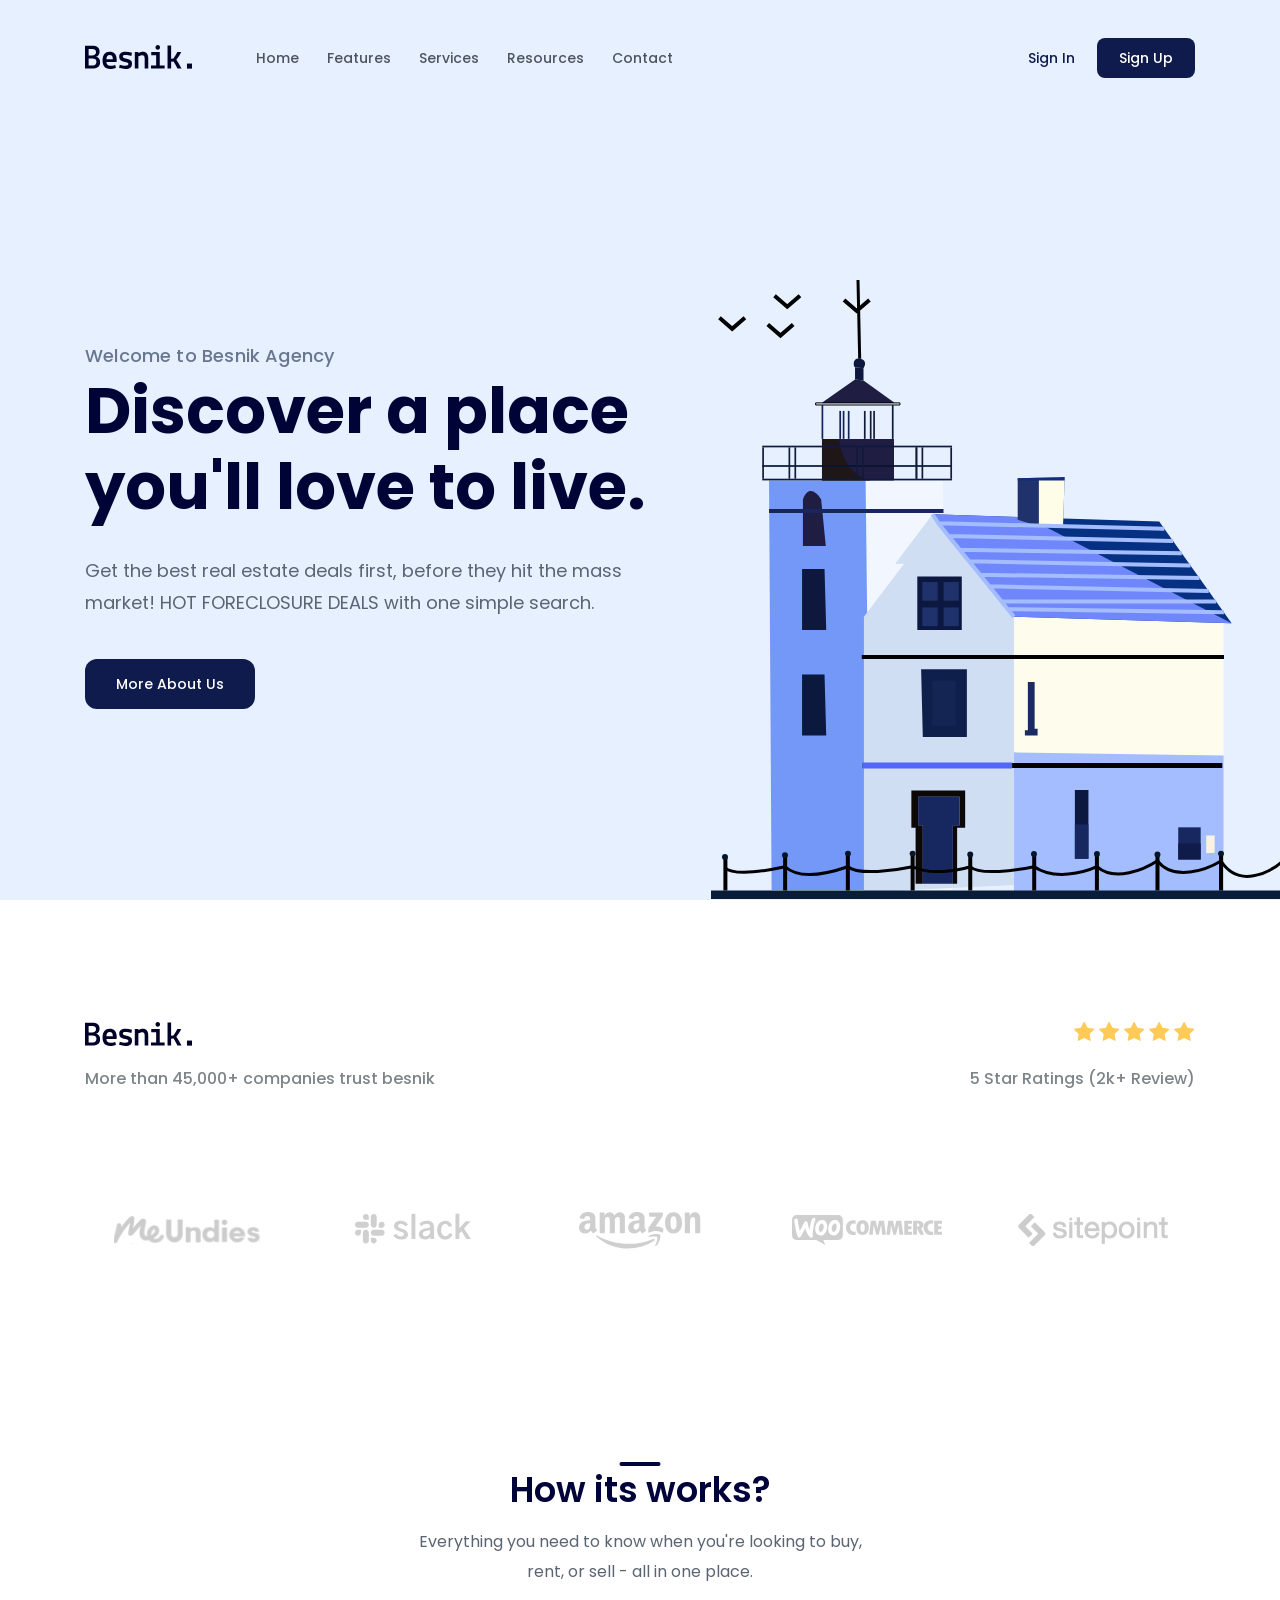
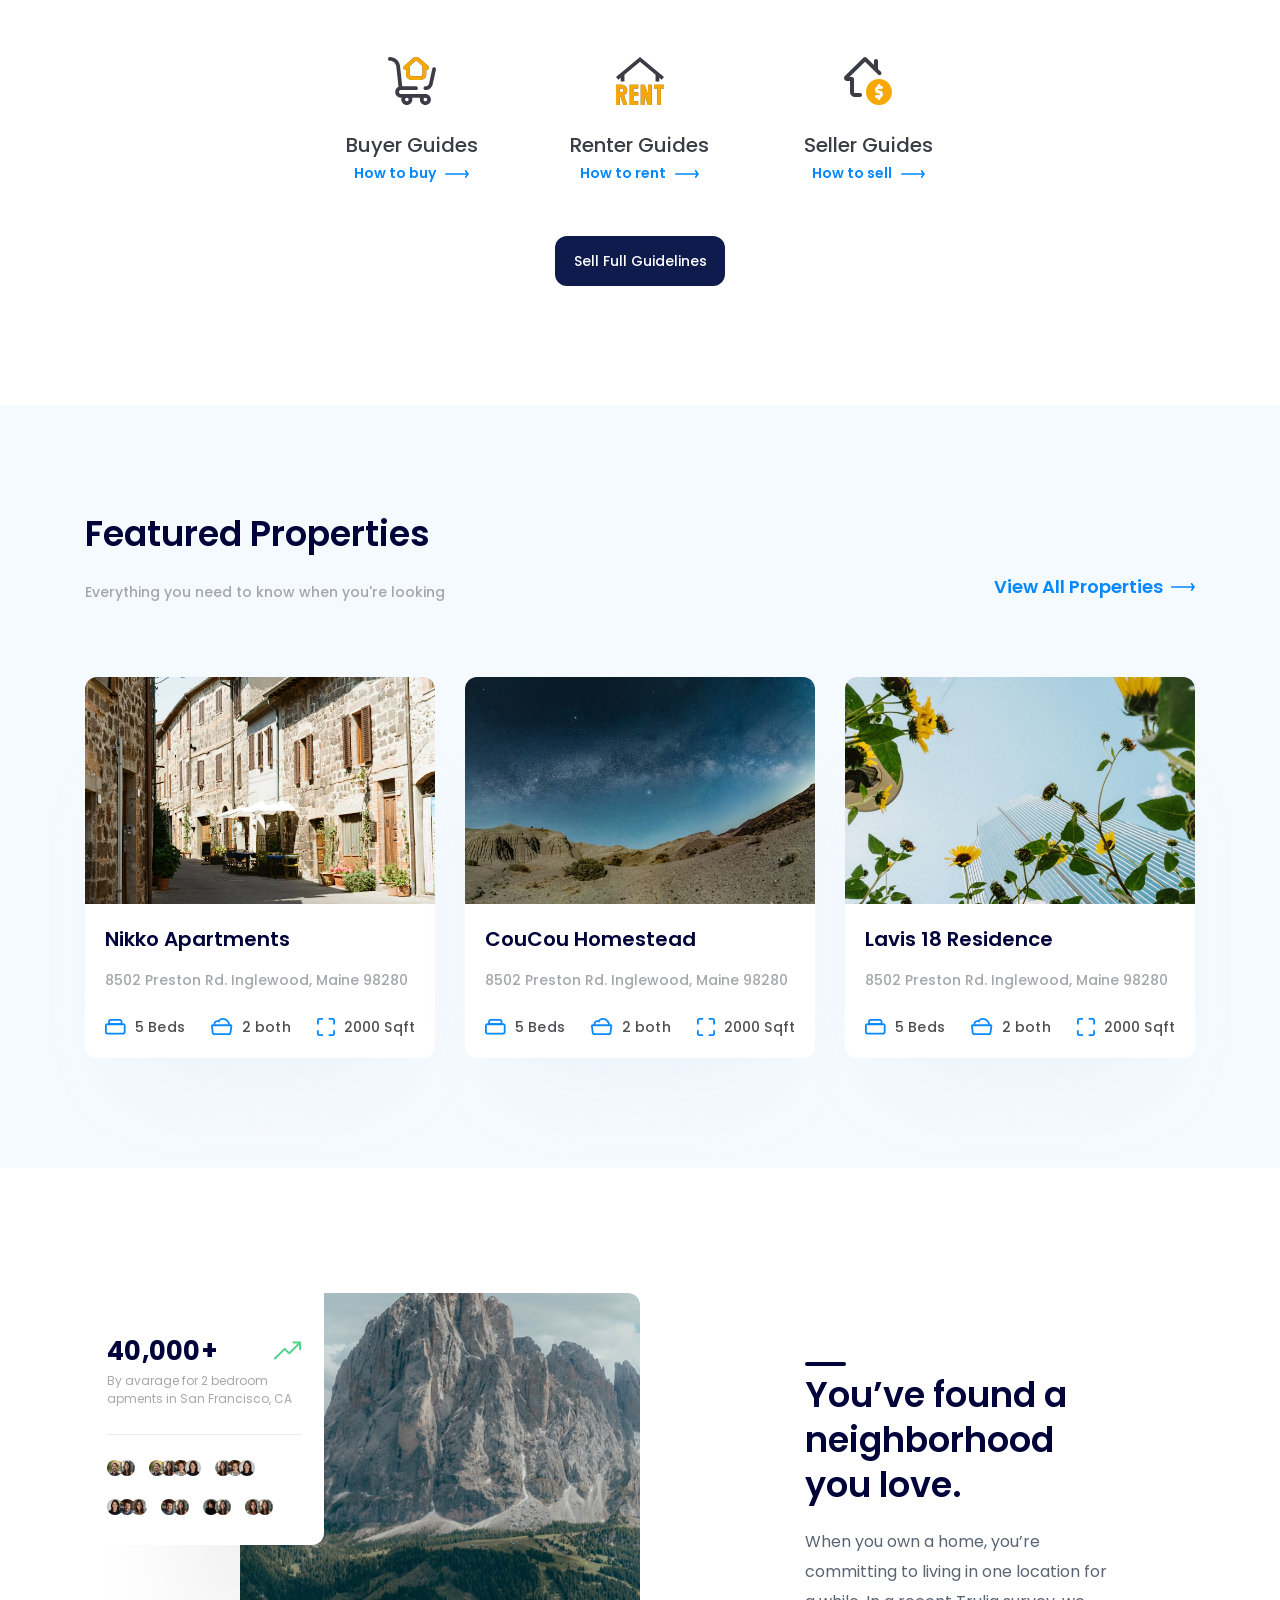
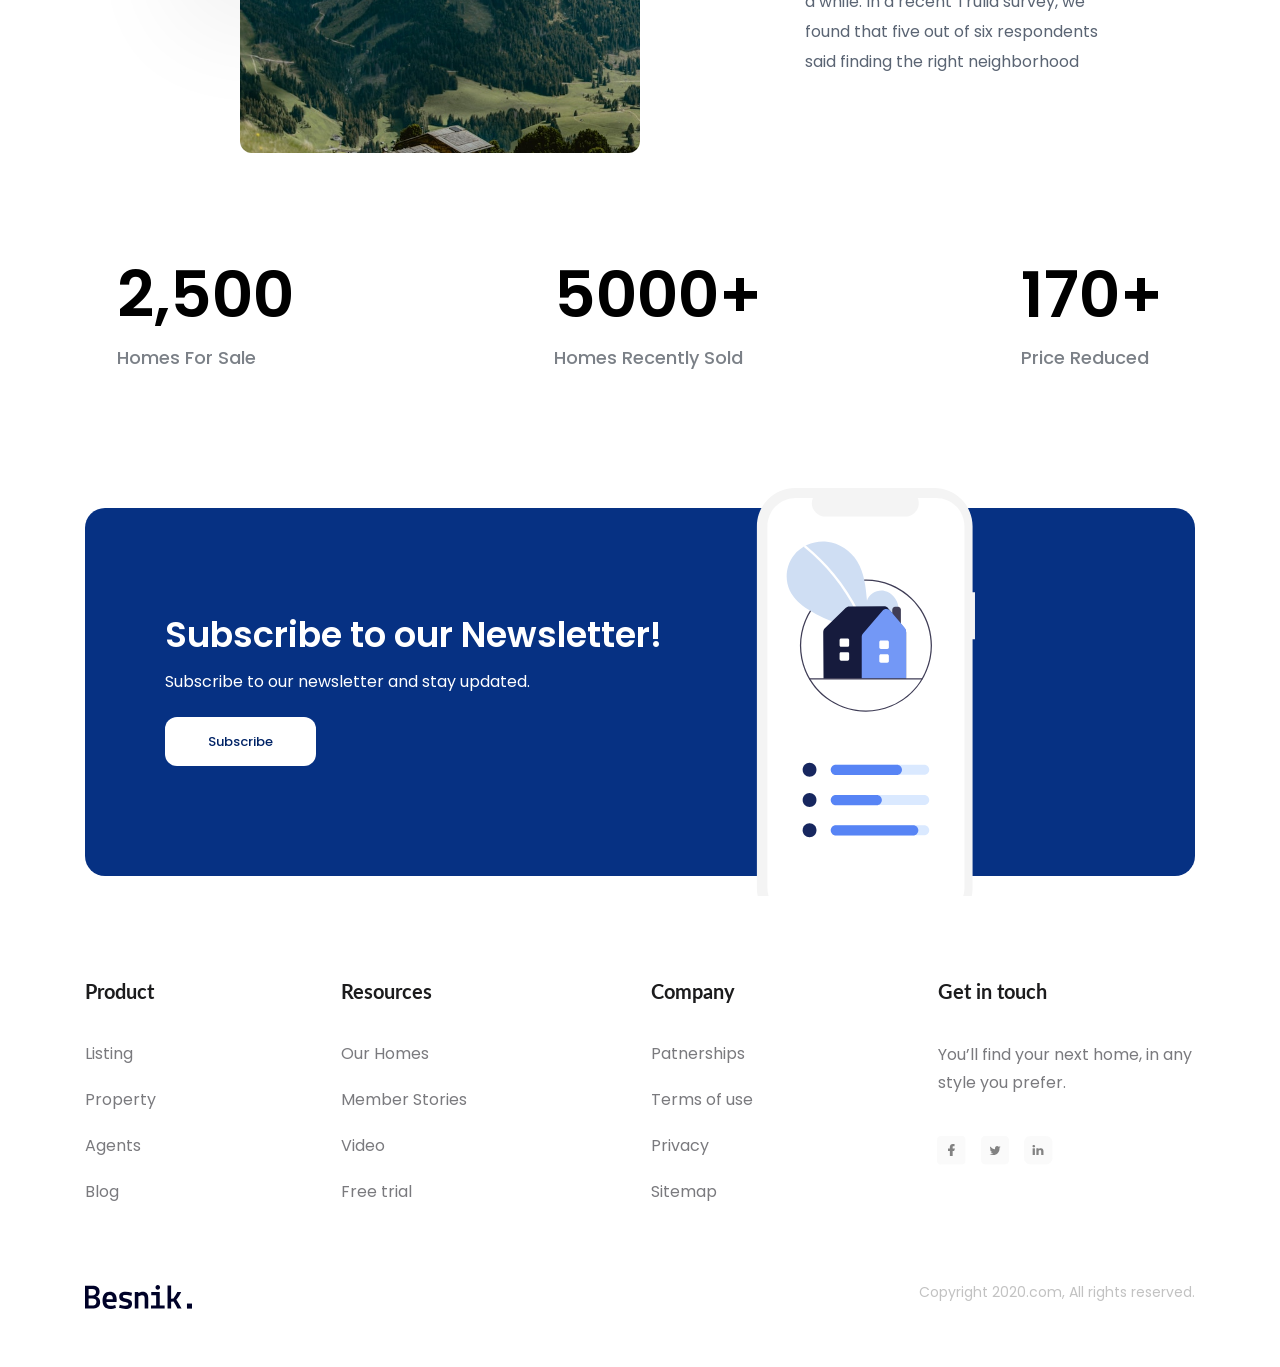
==== commit e7eeaf2a: "thêm responsive" ====
--- a/index.html
+++ b/index.html
@@ -6,6 +6,7 @@
         <title>F8 Project 01</title>
         <link rel="stylesheet" href="./assets/csss/reset.css" />
         <link rel="stylesheet" href="./assets/csss/styles.css" />
+        <link rel="stylesheet" href="./assets/csss/responsive.css" />
         <link rel="shortcut icon" href="./assets/img/besnik.png" type="image/x-icon">
         <link rel="preconnect" href="https://fonts.googleapis.com" />
         <link rel="preconnect" href="https://fonts.gstatic.com" crossorigin />
@@ -17,15 +18,21 @@
   href="https://fonts.googleapis.com/css2?family=Lato:wght@300;400;500;600;700;900&display=swap"
   rel="stylesheet"
 />
+<!-- Font Awesome 6 CDN -->
+<link rel="stylesheet" href="https://cdnjs.cloudflare.com/ajax/libs/font-awesome/6.5.1/css/all.min.css" />
     </head>
     <body>
         <main >
-            <!-- Header -->
+            <!-- PC Header -->
             <header class="header">
                 <div class="content">
                     <nav class="nav-bar">
+                        <!-- Tablet/Mobile Menu-->
+                         <label for="menu-checkbox" class="toggle-menu">
+                            <svg xmlns="http://www.w3.org/2000/svg" viewBox="0 0 640 640"><path fill="currentcolor" d="M96 160C96 142.3 110.3 128 128 128L512 128C529.7 128 544 142.3 544 160C544 177.7 529.7 192 512 192L128 192C110.3 192 96 177.7 96 160zM96 320C96 302.3 110.3 288 128 288L512 288C529.7 288 544 302.3 544 320C544 337.7 529.7 352 512 352L128 352C110.3 352 96 337.7 96 320zM544 480C544 497.7 529.7 512 512 512L128 512C110.3 512 96 497.7 96 480C96 462.3 110.3 448 128 448L512 448C529.7 448 544 462.3 544 480z"/></svg>
+                        </label>
                         <!-- logo -->
-                        <a href="#!"><img src="./assets/img/besnik.svg" alt="Besnik." /></a>
+                        <a class="logo" href="#!"><img src="./assets/img/besnik.svg" alt="Besnik." /></a>
 
                         <!-- Navigation -->
                         <ul>
@@ -45,7 +52,7 @@
                         <div class="info">
                             <p class="sub-title">Welcome to Besnik Agency</p>
                             <h1 class="title">
-                                Discover a place you'll love to live.
+                                Discover a  place you'll love to live.
                             </h1>
                             <p class="desc">
                                 Get the best real estate deals first, before
@@ -62,8 +69,27 @@
                     </div>
                 </div>
             </header>
+            <!-- Tablet/Mobile Header -->
+             <header class="mobile-header">
+                <input type="checkbox" name="" id="menu-checkbox" class="menu-checkbox" hidden>
+                <!-- Overlay -->
+                <label for="menu-checkbox" class="menu-overlay"></label>
+                <!-- Menu content -->
+                <div class="menu-drawer">
+                    <a href="#!"><img src="./assets/img/besnik.svg" alt="Besnik." /></a>
+                      <ul>
+                            <li><a href="#">Home</a></li>
+                            <li><a href="#features">Features</a></li>
+                            <li><a href="#services">Services</a></li>
+                            <li><a href="#!">Resources</a></li>
+                            <li><a href="#!">Contact</a></li>
+                            <li class="show-in-mobile seperated"><a href="#!">Sign in</a></li>
+                            <li class="show-in-mobile"><a href="#!">Sign up</a></li>
+                        </ul>
+                </div>
+             </header>
             <!-- ------------------Clients--------------- -->
-            <div class="clients">
+            <div class="clients" >
                 <div class="content">
                     <div class="row">
                         <img src="./assets/img/besnik.svg" alt="Besnik" />
@@ -79,7 +105,7 @@
                         <p class="desc">
                             More than 45,000+ companies trust besnik
                         </p>
-                        <p class="desc">5 Star Ratings (2k+ Review)</p>
+                        <p class="desc hide-on-mobile">5 Star Ratings (2k+ Review)</p>
                     </div>
                     <div class="images">
                         <div class="images-item">
@@ -102,7 +128,7 @@
             </div>
 
             <!----------- Guides-------- -->
-            <div id="services" class="guides">
+            <div id="services" class="guides" >
                 <div class="content">
                     <h2 class="sub-title">How its works?</h2>
                     <p class="desc">
@@ -166,7 +192,7 @@
             </div>
 
             <!----------- Features-------- -->
-            <div id="features" class="features">
+            <div id="features" class="features" >
                 <div class="content">
                     <header>
                         <h2 class="sub-title">Featured Properties</h2>
@@ -175,11 +201,11 @@
                                 Everything you need to know when you're looking
                             </p>
                             <a href="" class="link"
-                                ><span>View All Properties</span>
+                                ><span class="hide-on-mobile" >View All Properties</span>
                                 <img
                                     src="./assets/img/arrow.svg"
                                     alt=""
-                                    class="arrow"
+                                    class="arrow hide-on-mobile"
                             /></a>
                         </div>
                     </header>
@@ -254,11 +280,12 @@
                             </div>
                         </div>
                     </div>
+                    <a href="#!" class="view-all btn">View all Properties</a>
                 </div>
             </div>
             
             <!----------- Stats-------- -->
-            <div class="stats">
+            <div class="stats"  >
                 <div class="content">
                     <div class="row">
                         <div class="img-block">
@@ -335,7 +362,7 @@
 
 
         <!-- -------------Subscription-------------- -->
-         <div class="subscription">
+         <div class="subscription" >
             <div class="content">
                 <div class="body">
                     <div class="info">
@@ -348,7 +375,7 @@
             </div>
          </div>
          <!-- -----------Footer----------------- -->
-         <footer class="footer">
+         <footer class="footer"  >
             <div class="content">
                 <div class="row">
                     <div class="column">
--- a/assets/csss/styles.css
+++ b/assets/csss/styles.css
@@ -25,23 +25,23 @@
     overflow: hidden;
 }
 .content {
-    width: 1110px;
-    max-width: calc(100% - 24px);
+    /* width: 1110px;
+    max-width: calc(100% - 24px); */
+    width: min(1110px, 100% - 24px);
     margin-left: auto;
     margin-right: auto;
-    /* background: red; */
 }
 .btn {
-    display: inline-block;
+    display: inline-flex;
     min-width: 98px;
     border-radius: 12px;
     background-color: var(--primary-color);
-    /* background-color: red; */
     color: #fff;
-    text-align: center;
     font-size: 1.4rem;
     font-weight: 500;
     padding: 18px 16px;
+    align-items: center;
+    justify-content: center;
 }
 .btn:hover {
     opacity: 0.9;
@@ -56,6 +56,7 @@
 .nav-bar {
     display: flex;
     align-items: center;
+    /* justify-content: space-between; */
 }
 .nav-bar ul {
     display: flex;
@@ -66,7 +67,6 @@
     font-size: 1.4rem;
     font-weight: 500;
     color: #4f5361;
-    /* background-color: green; */
 }
 .nav-bar ul a:hover {
     text-decoration: underline;
@@ -336,9 +336,11 @@
 }
 .features .list {
     margin-top: 7rem;
-    display: flex;
+    /* display: flex; */
+    display: grid;
+    grid-template-columns: 1fr 1fr 1fr;
     /* justify-content: space-around; */
-    gap: 2rem;
+    gap: 30px;
 }
 .features .thumb {
     object-fit: cover;
@@ -396,9 +398,9 @@
     padding: 50px 0;
     margin-top: 75px;
 }
-.stats .content {
+/* .stats .content {
     width: 1017px;
-}
+} */
 .stats .row {
     display: flex;
 }
@@ -620,6 +622,7 @@
 .footer .end {
     margin-top: 81px;
 }
+
 .footer .copyright {
     color: #c2c2c2;
     font-size: 14px;
--- a/assets/csss/responsive.css
+++ b/assets/csss/responsive.css
@@ -0,0 +1,201 @@
+/* -----------------PC -----------------*/
+@media screen and (min-width: 992px) {
+    .mobile-header {
+        display: none;
+    }
+    .view-all {
+        display: none;
+    }
+}
+/* -----------------MOBILE & TABLET-----------------*/
+@media screen and (max-width: 991.98px) {
+    .nav-bar {
+        position: relative;
+    }
+    .nav-bar ul {
+        display: none;
+    }
+    .nav-bar .logo {
+        position: absolute;
+        left: 50%;
+        top: 50%;
+        transform: translate(-50%, -50%);
+    }
+    .nav-bar .action {
+        margin-right: 40px;
+    }
+    .toggle-menu svg {
+        width: 24px;
+        color: #666;
+    }
+    .menu-overlay {
+        position: fixed;
+        inset: 0;
+        background-color: rgba(0, 0, 0, 0.3);
+        opacity: 0;
+        visibility: hidden;
+        transition: 0.5s ease;
+    }
+    .menu-checkbox:checked ~ .menu-overlay {
+        opacity: 1;
+        visibility: visible;
+    }
+    .menu-drawer {
+        position: fixed;
+        inset: 0 40% 0 0;
+        padding: 60px;
+        background-color: #fff;
+        transform: translateX(-100%);
+        transition: transform 0.5s ease;
+    }
+    .menu-checkbox:checked ~ .menu-drawer {
+        transform: translateX(0);
+    }
+    .menu-drawer ul {
+        margin-top: 20px;
+    }
+    .menu-drawer ul a {
+        color: #333;
+        display: block;
+        padding: 14px 0;
+        font-weight: 500;
+    }
+    .hero-img {
+        display: none;
+    }
+    .hero .info {
+        width: 80%;
+        text-align: center;
+        margin: 0 auto;
+    }
+    .hero .desc {
+        width: 80%;
+        text-align: center;
+        margin: 30px auto auto;
+    }
+    .clients .images {
+        flex-wrap: wrap;
+        justify-content: center;
+    }
+    .stats .content > .row {
+        flex-direction: column;
+    }
+    .stats .row .img-block,
+    .stats .row .info {
+        width: 100%;
+    }
+    .stats .row .info {
+        padding: 0;
+        order: 1;
+    }
+    .stats .row .img-block {
+        order: 2;
+    }
+    .stats .info .sub-title {
+        width: 70%;
+    }
+    .stats .info .row-desc {
+        width: 100%;
+        margin-bottom: 80px;
+    }
+    .stats .img-block .image {
+        max-width: 100%;
+    }
+    .image-subscription {
+        display: none;
+    }
+    .footer .content .row {
+        display: grid;
+        grid-template-columns: 1fr 1fr;
+        justify-items: center;
+        gap: 30px;
+    }
+    .footer .content .row .column {
+        text-align: center;
+    }
+    footer .social {
+        justify-content: center;
+    }
+}
+/* -----------------TABLET-----------------*/
+@media screen and (min-width: 768px) and (max-width: 991.98px) {
+    .show-in-mobile {
+        display: none;
+    }
+    .features .list {
+        grid-template-columns: 1fr 1fr;
+    }
+    .footer .content .row {
+        padding-left: 20px;
+    }
+    .footer .content .row.end {
+        padding-bottom: 20px;
+    }
+    .view-all {
+        display: none;
+    }
+}
+/* ---------MOBILE------------ */
+@media screen and (max-width: 767.98px) {
+    .hide-on-mobile {
+        display: none;
+    }
+    .nav-bar .action {
+        display: none;
+    }
+    .menu-drawer {
+        padding: 40px;
+        inset: 0 25% 0 0;
+    }
+    .seperated {
+        border-top: 1.5px solid #ebebeb;
+    }
+    .hero .info {
+        width: 100%;
+        text-align: center;
+        margin: 0 auto;
+    }
+    .hero .title {
+        font-size: 5.4rem;
+        margin-top: 3rem;
+    }
+    .list-guides {
+        flex-direction: column;
+        gap: 32px;
+    }
+    .guides-item {
+        width: 100%;
+    }
+    .features .list {
+        grid-template-columns: 1fr;
+    }
+    .features .row {
+        gap: 20px;
+    }
+    .features .view-all {
+        display: flex;
+        margin-inline: auto;
+        max-width: fit-content;
+        margin-top: 50px;
+    }
+    .stats .info .sub-title {
+        width: 100%;
+    }
+    .stats-end {
+        flex-direction: column;
+        align-items: center;
+        /* justify-content: center; */
+        gap: 30px;
+    }
+    .stats-number {
+        text-align: center;
+    }
+    .footer .content .row.end {
+        grid-template-columns: 1fr;
+        gap: 16px;
+        text-align: center;
+    }
+    .footer .logo {
+        margin-inline: auto;
+    }
+}
